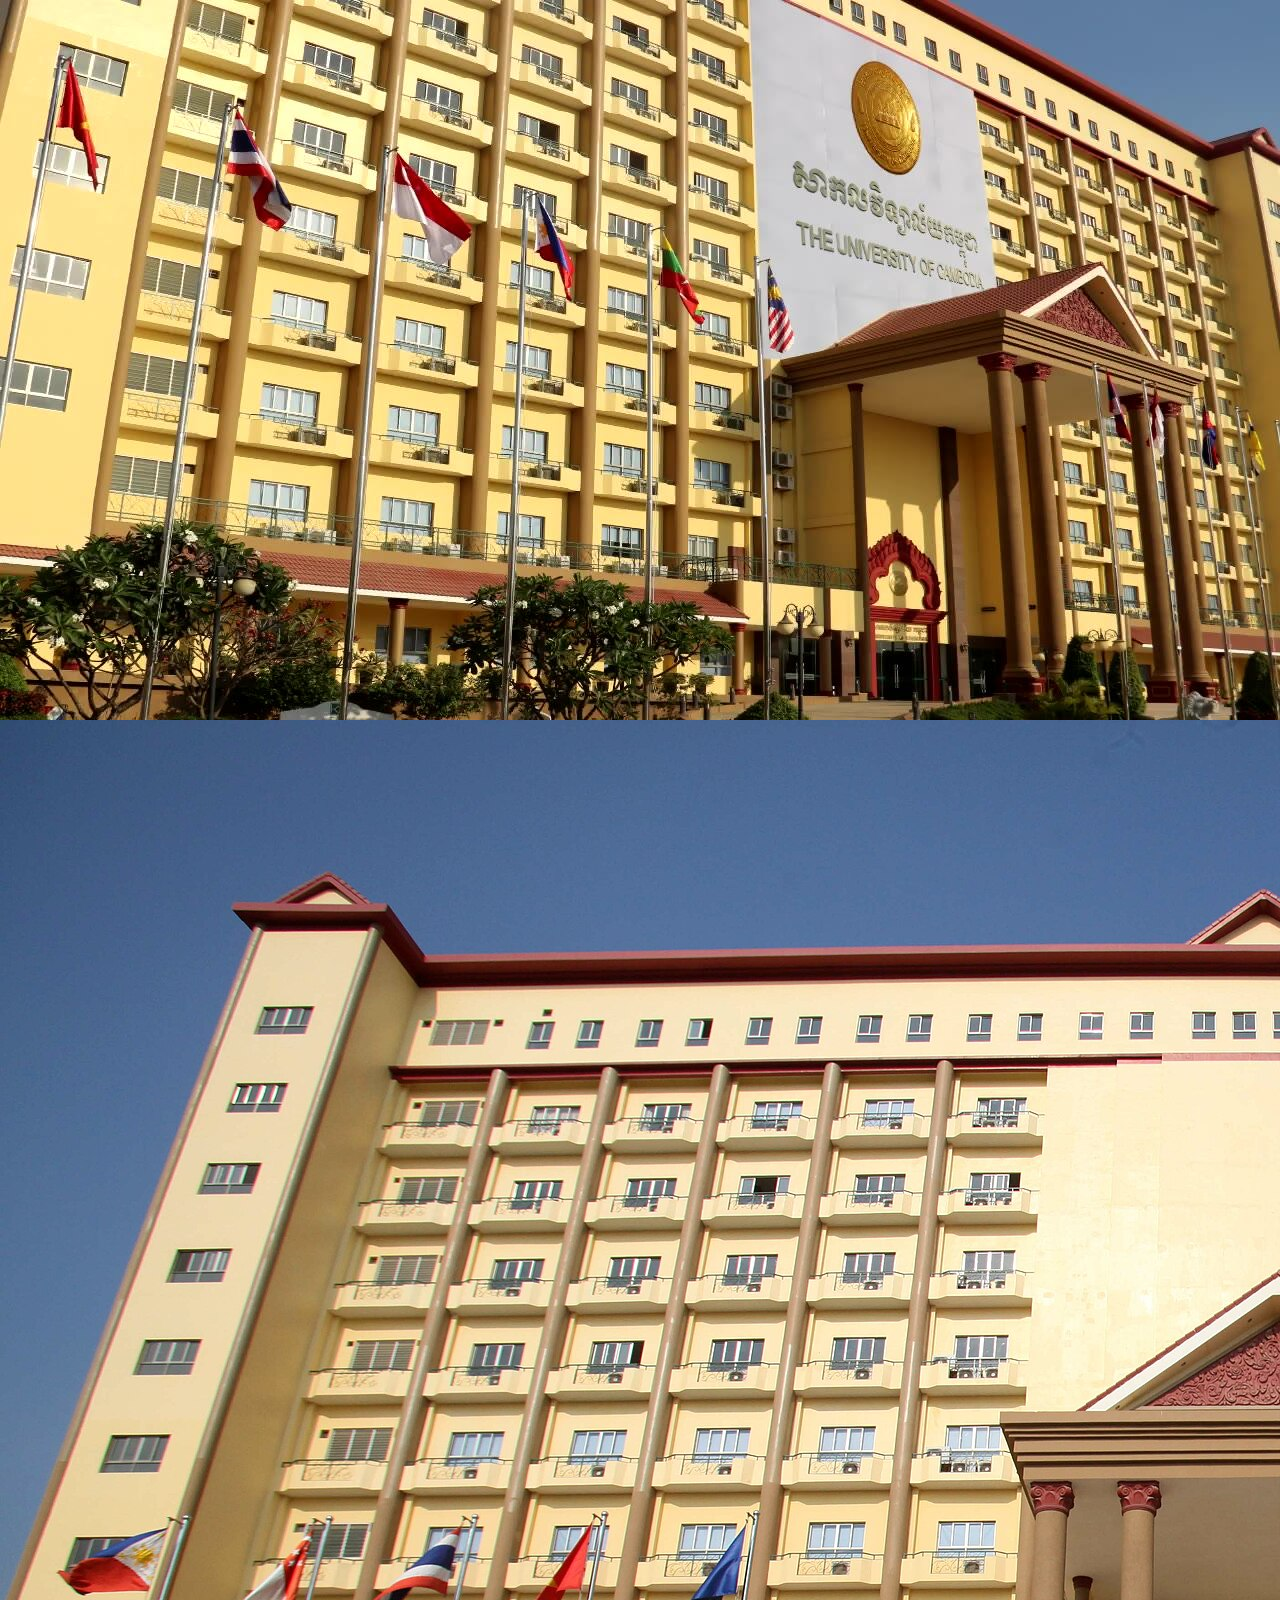
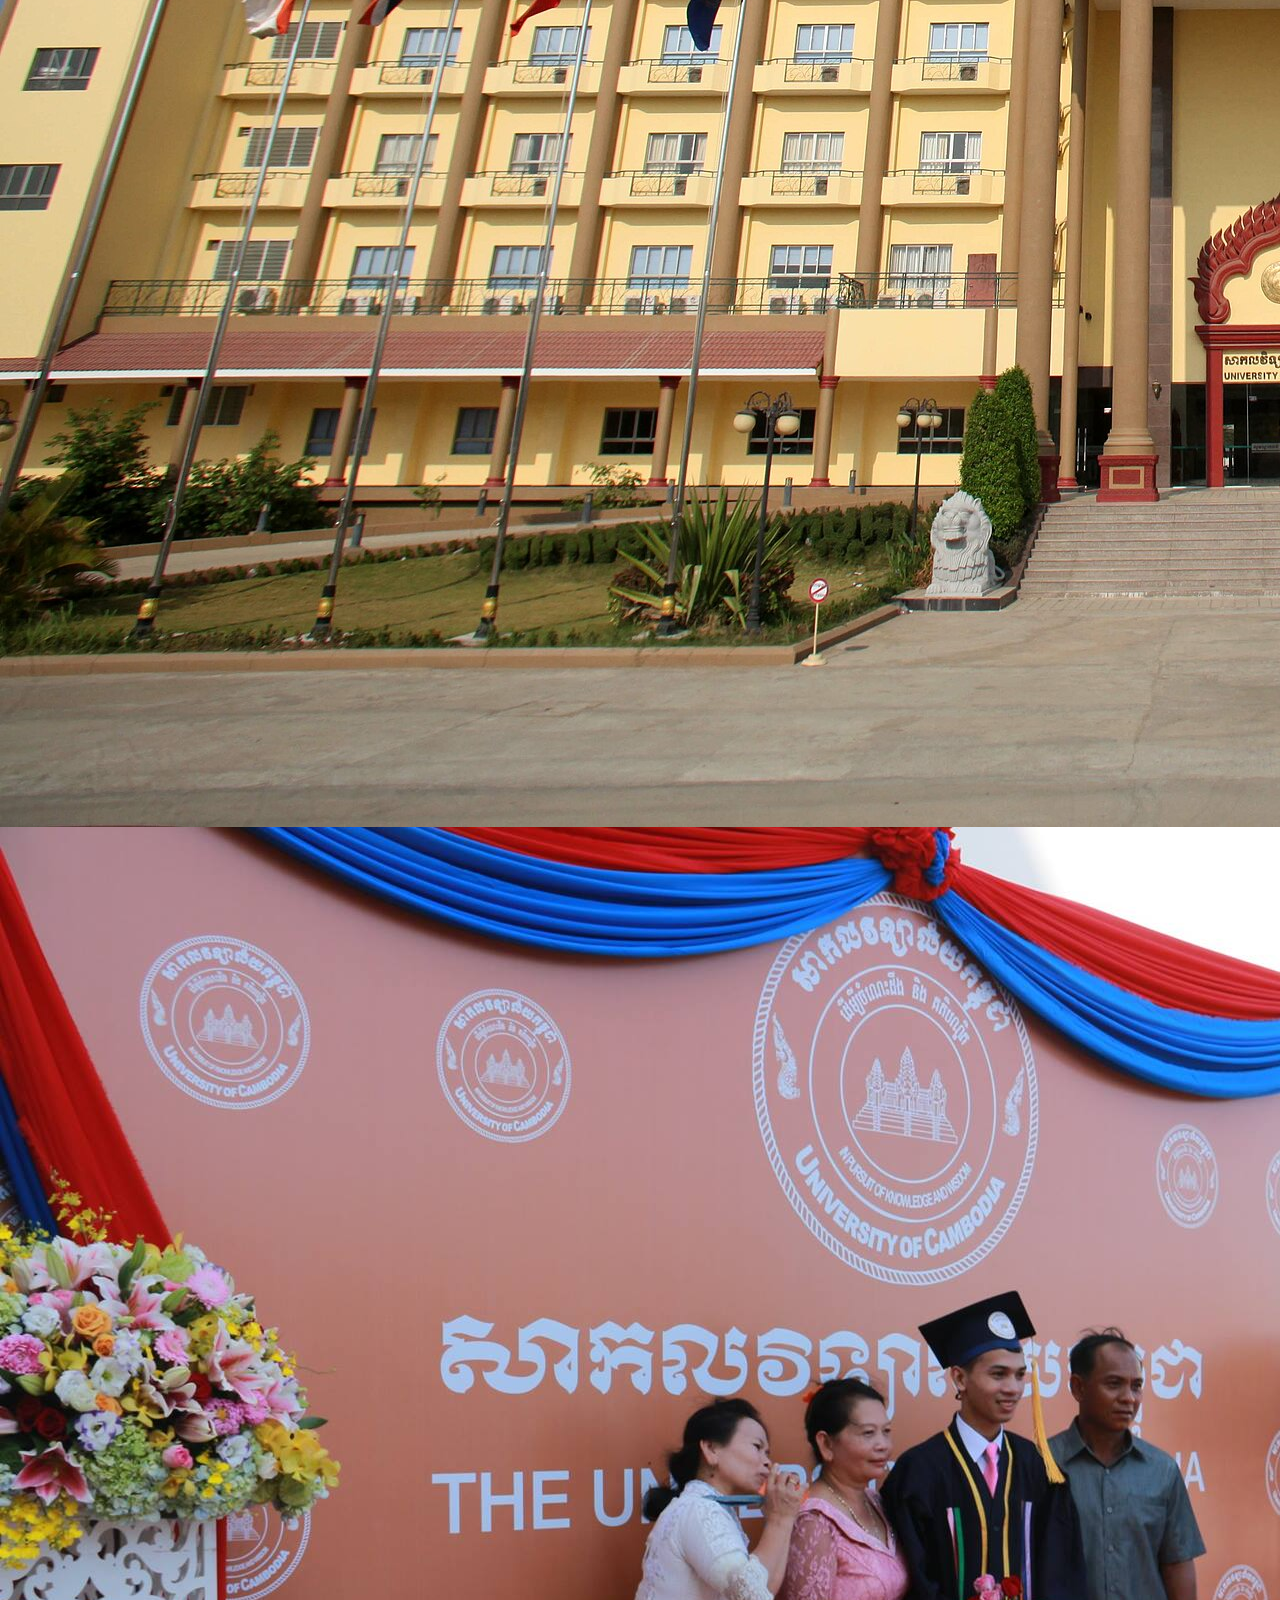
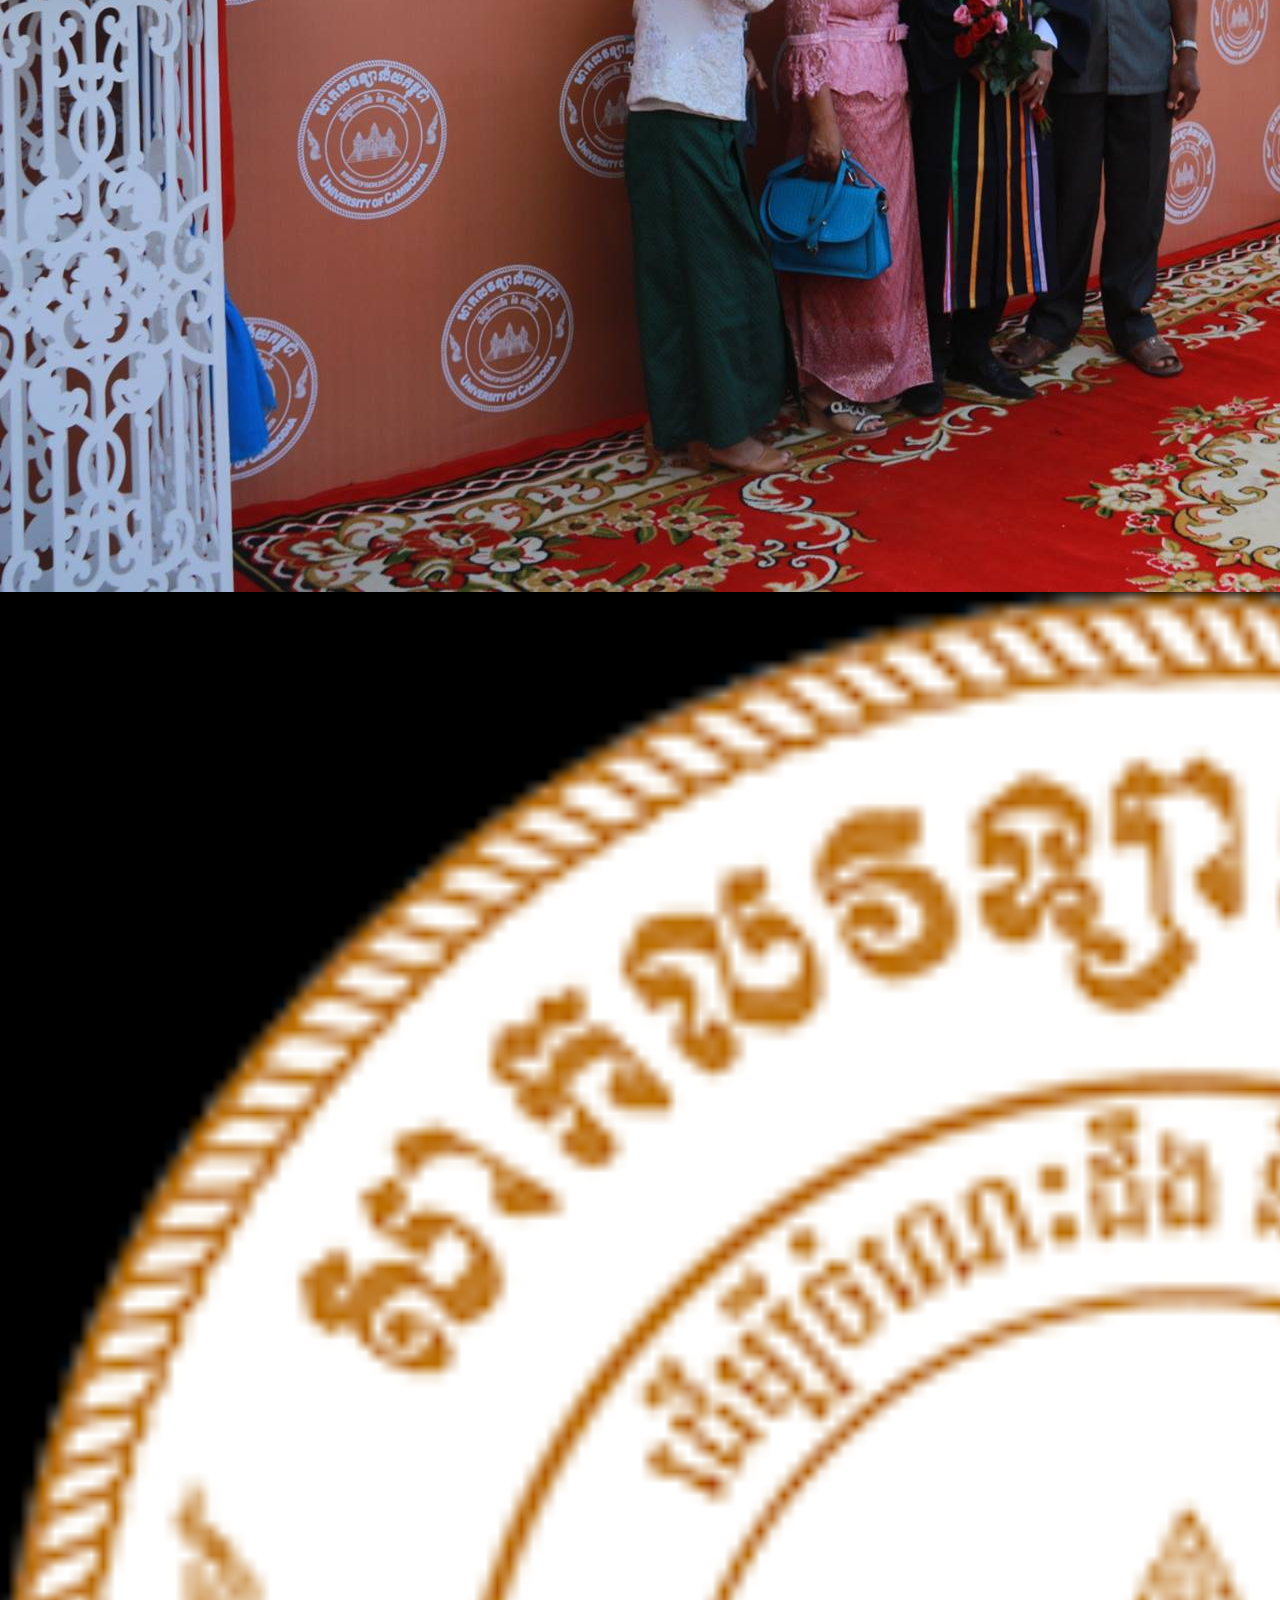
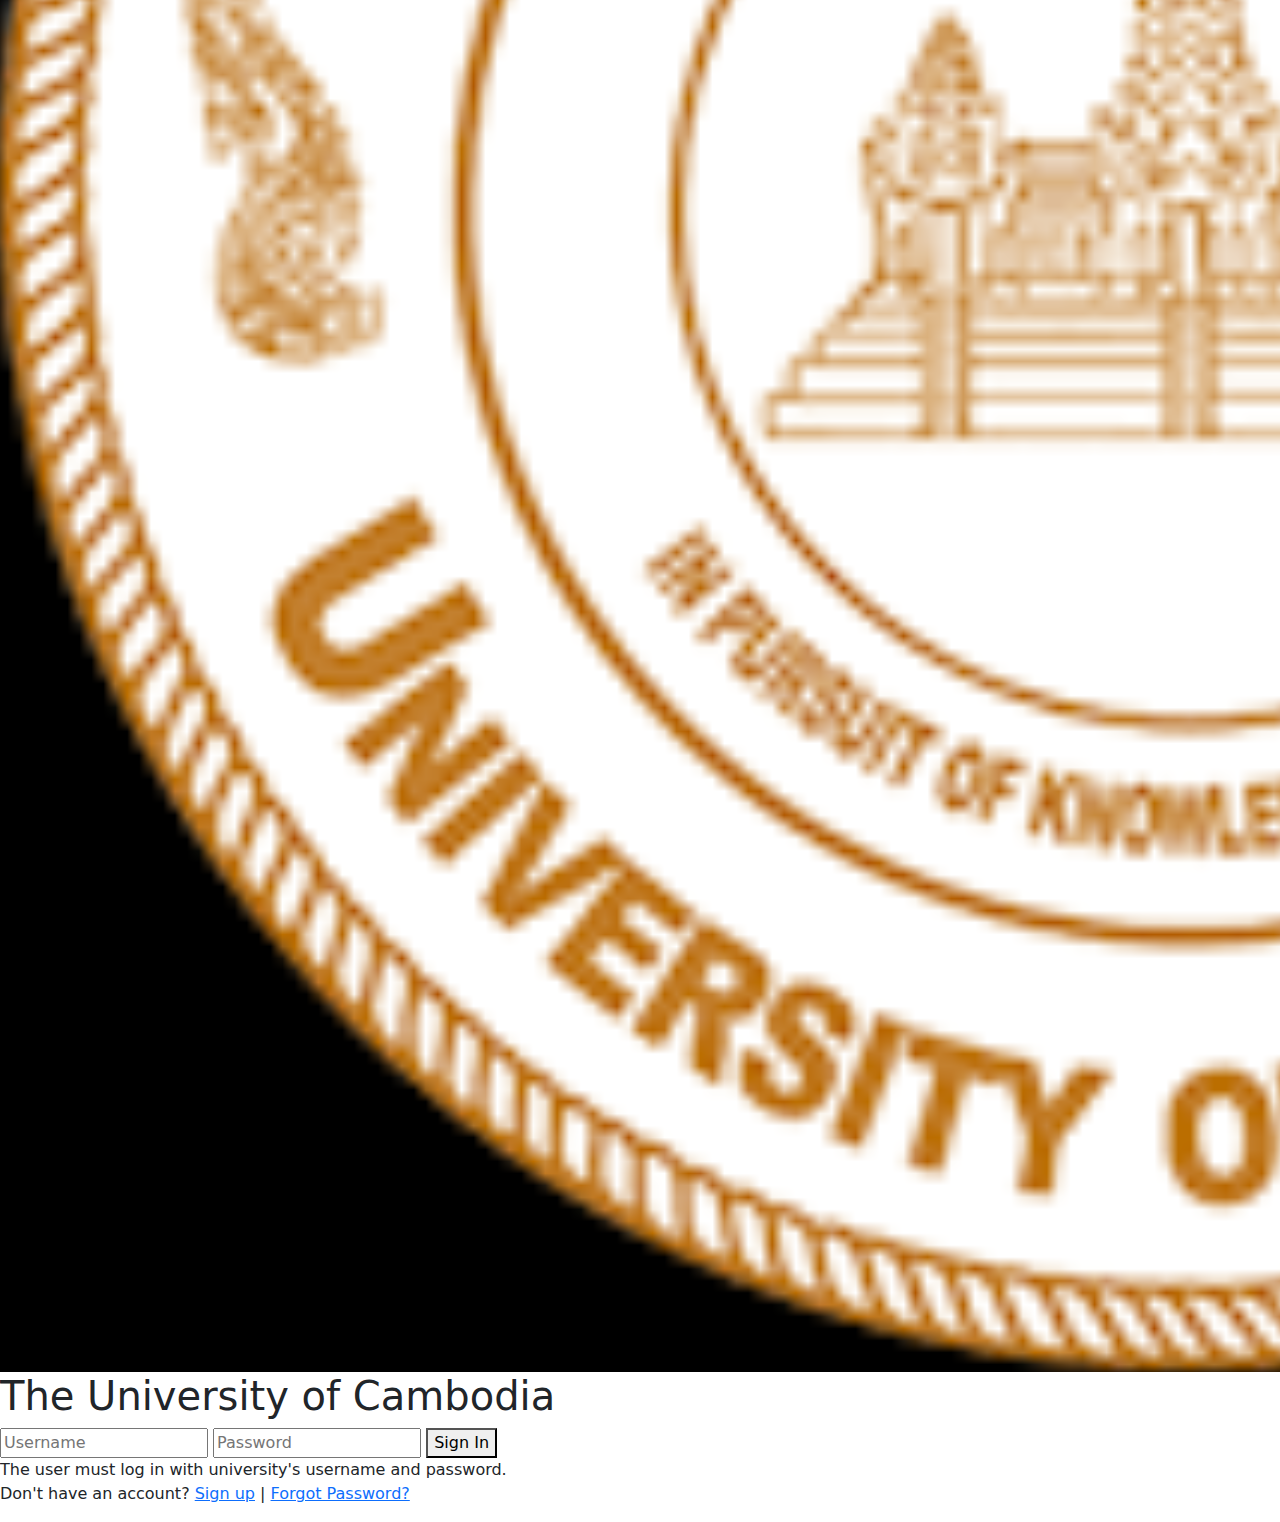
==== index.html @ 4aeb4b20 "Add files via upload" ====
<!DOCTYPE html>
<html>
<head>
    <title>The University of Cambodia</title>
    <link rel="icon" type="image/x-icon" href="logo.png">
    <link href="https://cdn.jsdelivr.net/npm/bootstrap@5.3.3/dist/css/bootstrap.min.css" rel="stylesheet">
</head>
<body>
    <div class="slideshow">
        <img src="image1.png" alt="Slide 1">
        <img src="image2.png" alt="Slide 2">
        <img src="image3.png" alt="Slide 3">
    </div>

    <div class="login-container">
        <div class="form-container">
            <img src="logo.png" alt="University Logo">
            <h1>The University of Cambodia</h1>
            <form>
                <input type="text" name="username" placeholder="Username" required>
                <input type="password" name="password" placeholder="Password" required>
                <button type="submit">Sign In</button>
            </form>
            <p>
                The user must log in with university's username and password. <br> Don't have an account? <a href="#">Sign up</a> | <a href="#">Forgot Password?</a>
            </p>
        </div>
    </div>
</body>
</html>
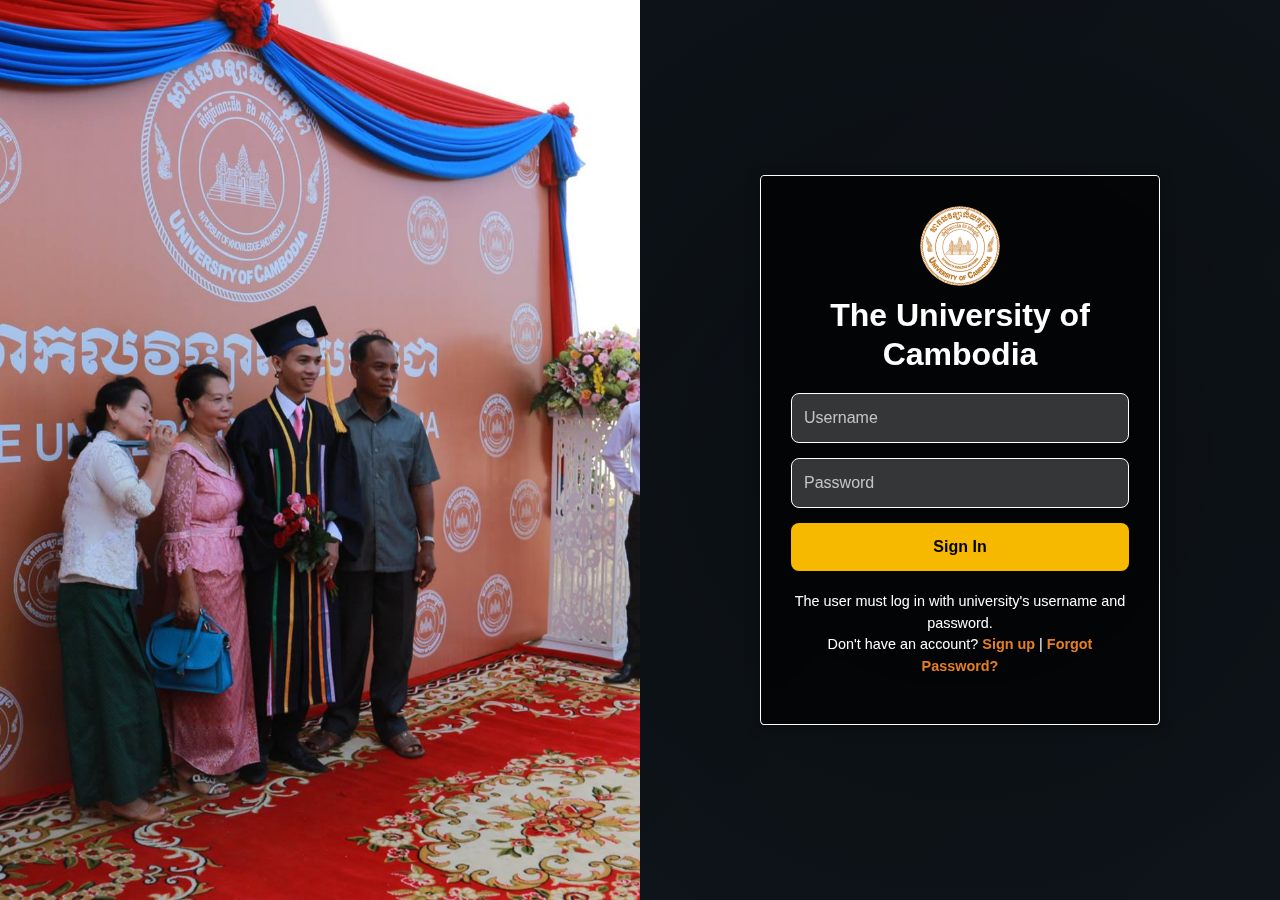
==== commit fe774f24: "Add files via upload" ====
--- a/index.html
+++ b/index.html
@@ -4,6 +4,8 @@
     <title>The University of Cambodia</title>
     <link rel="icon" type="image/x-icon" href="logo.png">
     <link href="https://cdn.jsdelivr.net/npm/bootstrap@5.3.3/dist/css/bootstrap.min.css" rel="stylesheet">
+    <link href="style.css" rel="stylesheet">
+
 </head>
 <body>
     <div class="slideshow">
--- a/style.css
+++ b/style.css
@@ -0,0 +1,140 @@
+        body {
+            margin: 0;
+            height: 100vh;
+            display: flex;
+            font-family: 'Segoe UI', Tahoma, Geneva, Verdana, sans-serif;
+            background: linear-gradient(135deg, #2c3e50, #34495e); 
+            overflow: hidden;
+        }
+
+        .slideshow {
+            flex: 1;
+            position: relative;
+            overflow: hidden;
+        }
+
+        .slideshow img {
+            width: 100%;
+            height: 100%;
+            object-fit: cover;
+            position: absolute;
+            top: 0;
+            left: 0;
+            animation: fade 15s infinite;
+        }
+
+        .slideshow img:nth-child(1) {
+            animation-delay: 0s;
+        }
+
+        .slideshow img:nth-child(2) {
+            animation-delay: 5s;
+        }
+
+        .slideshow img:nth-child(3) {
+            animation-delay: 10s;
+        }
+
+        @keyframes fade {
+            0%, 100% { opacity: 0; transform: scale(1.1); z-index: 0; }
+            15%, 85% { opacity: 1; transform: scale(1); z-index: 1; }
+        }
+
+        .login-container {
+            flex: 1;
+            background: rgba(0, 0, 0, 0.6);
+            display: flex;
+            justify-content: center;
+            align-items: center;
+            color: #fff;
+            position: relative;
+            overflow: hidden;
+        }
+
+        .login-container::before {
+            content: '';
+            position: absolute;
+            top: -50%;
+            left: -50%;
+            width: 200%;
+            height: 200%;
+            background: radial-gradient(circle, rgba(0, 0, 0, 0.5), rgba(0, 0, 0, 0.1));
+            transform: rotate(45deg);
+            z-index: 0;
+        }
+
+        .form-container {
+            background: rgba(0, 0, 0, 0.7); 
+            border-radius: 1%;
+            backdrop-filter: blur(10px);
+            padding: 30px;
+            width: 90%;
+            max-width: 400px;
+            text-align: center;
+            box-shadow: 0 4px 15px rgba(0, 0, 0, 0.3);
+            z-index: 1;
+            border: 1px solid #fff; 
+        }
+
+        .form-container img {
+            width: 80px;
+            height: 80px;
+            border-radius: 50%;
+            object-fit: contain;
+            margin-bottom: 10px;
+        }
+
+        .form-container h1 {
+            font-size: 2rem;
+            font-weight: bold;
+            margin-bottom: 20px;
+            color: #fff; 
+        }
+
+        .form-container input {
+            width: 100%;
+            padding: 12px;
+            margin-bottom: 15px;
+            border: 1px solid #fff;
+            border-radius: 8px;
+            background: rgba(255, 255, 255, 0.2);
+            color: #fff;
+            font-size: 1rem;
+        }
+
+        .form-container input::placeholder {
+            color: rgba(255, 255, 255, 0.7);
+        }
+
+        .form-container button {
+            width: 100%;
+            padding: 12px;
+            border-radius: 8px;
+            border: none;
+            background: #f7b900; 
+            color: #000000;
+            font-size: 1rem;
+            font-weight: bold;
+            cursor: pointer;
+            transition: background-color 0.3s;
+        }
+
+        .form-container button:hover {
+            background: rgb(171, 132, 34);
+        }
+
+        .form-container p {
+            margin-top: 20px;
+            font-size: 0.9rem;
+        }
+
+        .form-container a {
+            color: #e67e22;
+            text-decoration: none;
+            font-weight: bold;
+        }
+
+        .form-container a:hover {
+            text-decoration: underline;
+            color: #ffffff; 
+        }